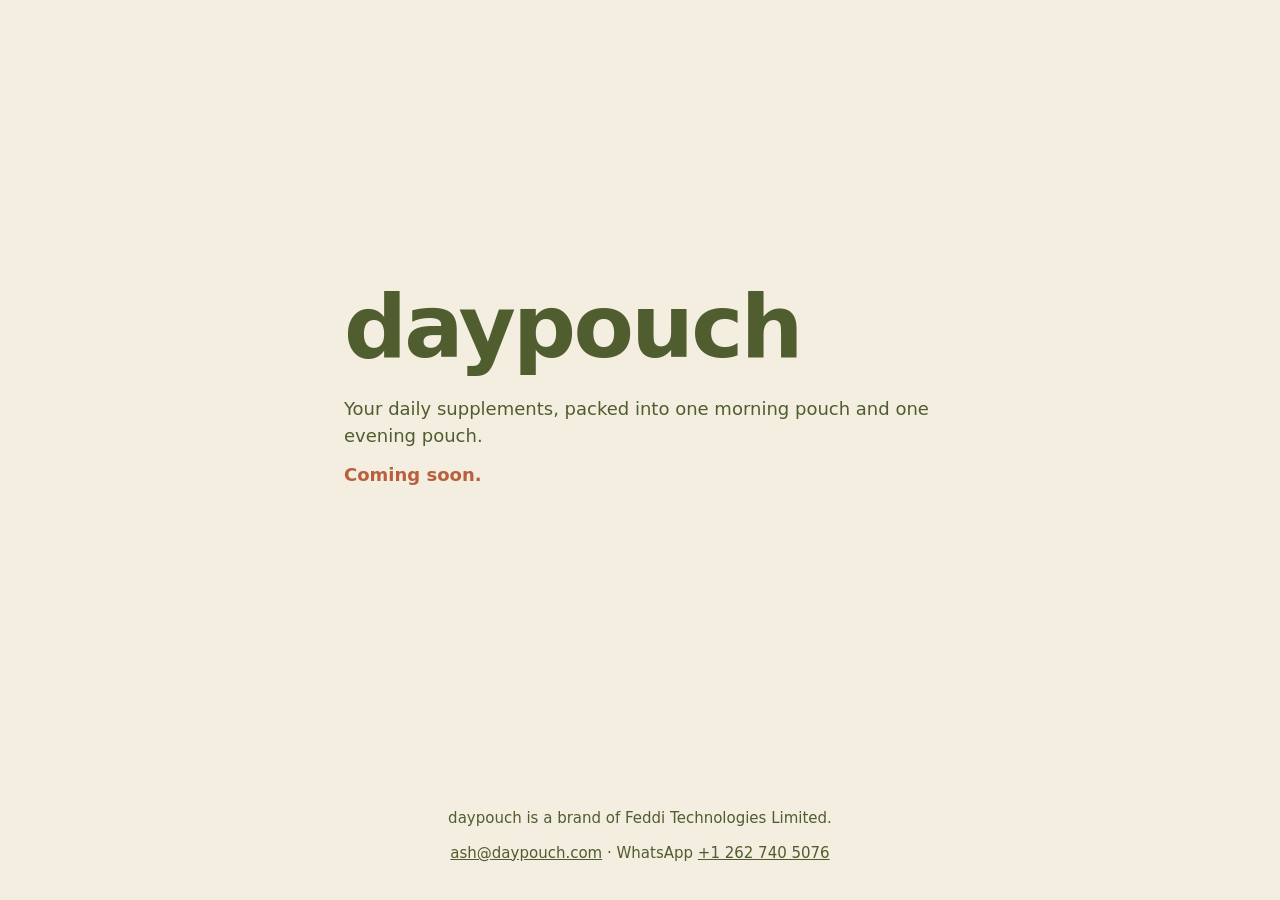
==== index.html @ 297b3158 "daypouch holding page" ====
<!doctype html>
<html lang="en">
<head>
<meta charset="utf-8">
<meta name="viewport" content="width=device-width, initial-scale=1">
<title>daypouch</title>
<meta name="description" content="daypouch: your daily supplements, packed into one morning pouch and one evening pouch. A brand of Feddi Technologies Limited.">
<style>
  :root { --moss: #4f5d2f; --cream: #f4eee1; --terracotta: #b8603c; }
  * { box-sizing: border-box; }
  body {
    margin: 0; min-height: 100vh; display: flex; flex-direction: column;
    background: var(--cream); color: var(--moss);
    font: 18px/1.5 ui-sans-serif, system-ui, -apple-system, "Segoe UI", Roboto, Arial, sans-serif;
  }
  main { flex: 1; display: flex; flex-direction: column; justify-content: center; padding: 48px 24px; max-width: 640px; margin: 0 auto; }
  h1 { font-size: clamp(48px, 12vw, 88px); line-height: 1; margin: 0 0 24px; letter-spacing: -0.03em; }
  p { margin: 0 0 12px; }
  .soon { color: var(--terracotta); font-weight: 600; }
  footer { padding: 24px; text-align: center; font-size: 15px; }
  a { color: var(--moss); }
</style>
</head>
<body>
<main>
  <h1>daypouch</h1>
  <p>Your daily supplements, packed into one morning pouch and one evening pouch.</p>
  <p class="soon">Coming soon.</p>
</main>
<footer>
  <p>daypouch is a brand of Feddi Technologies Limited.</p>
  <p><a href="mailto:ash@daypouch.com">ash@daypouch.com</a> · WhatsApp <a href="https://wa.me/12627405076">+1 262 740 5076</a></p>
</footer>
</body>
</html>
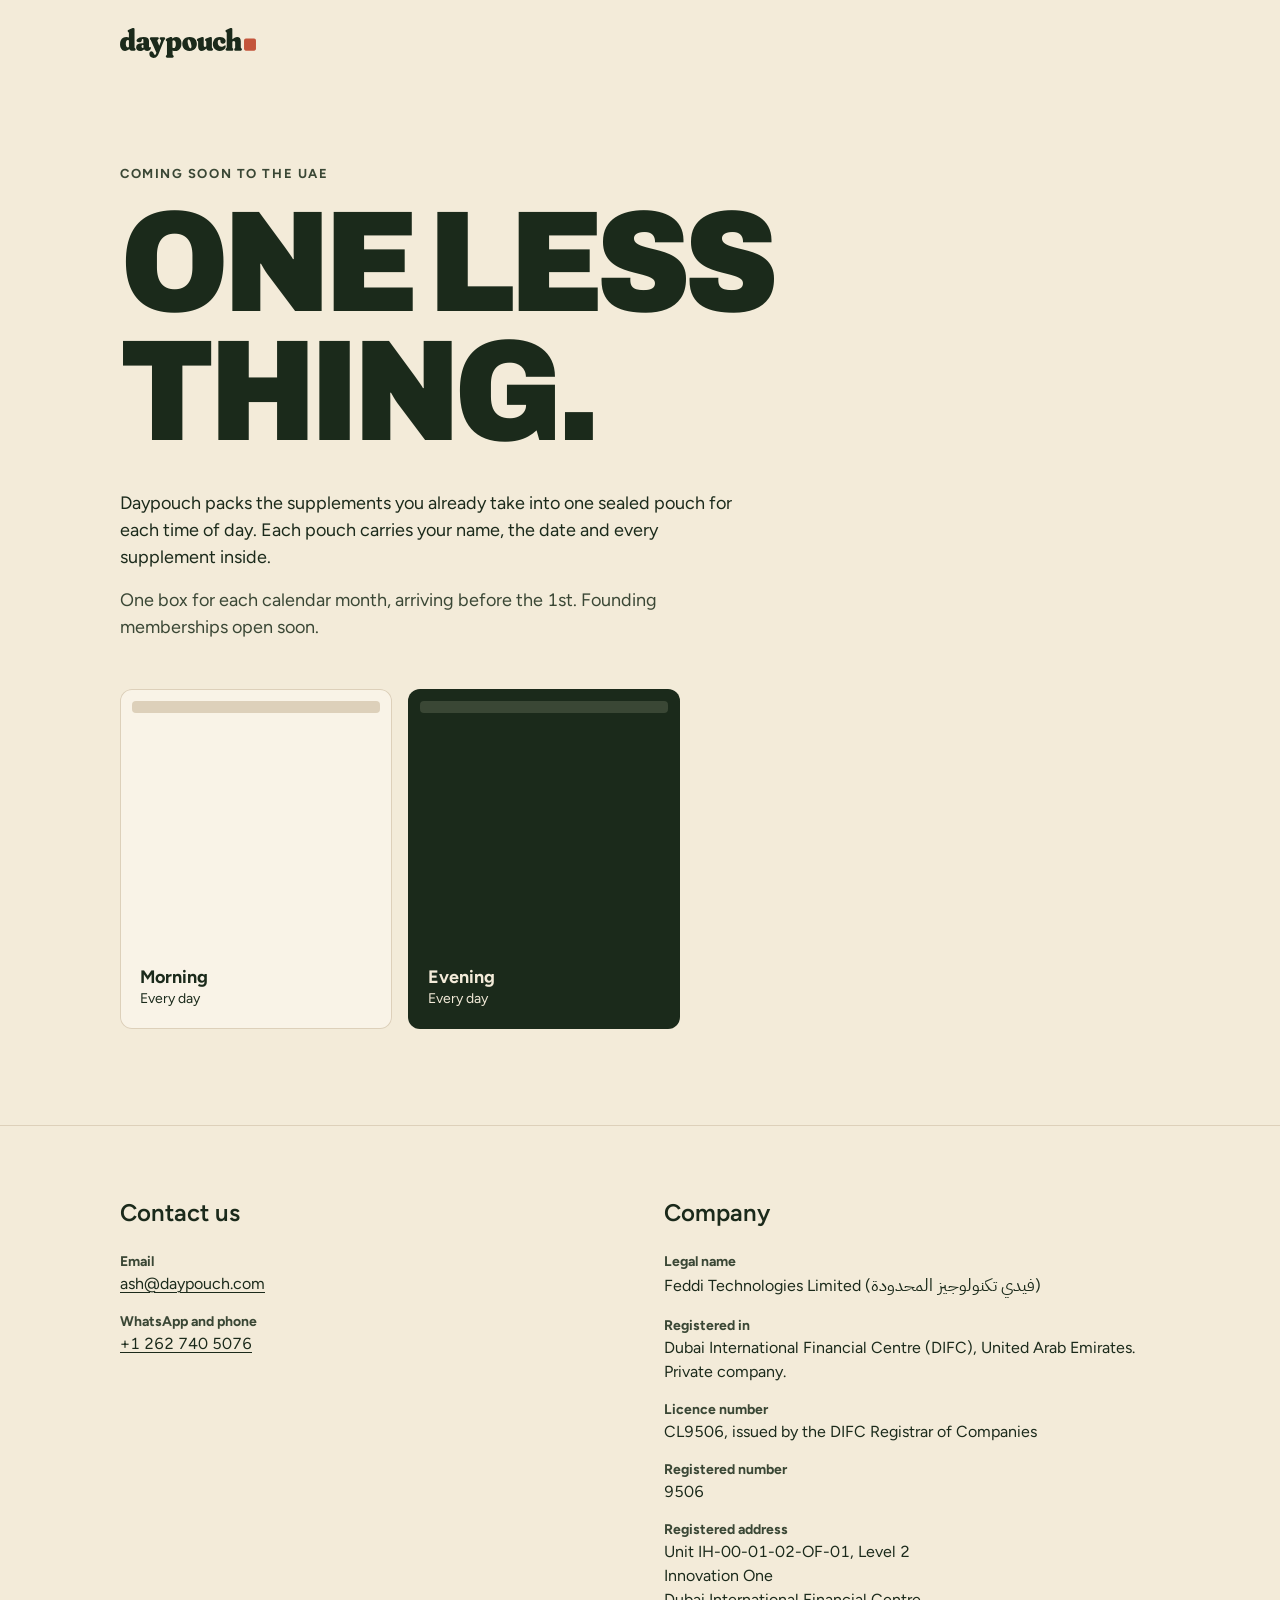
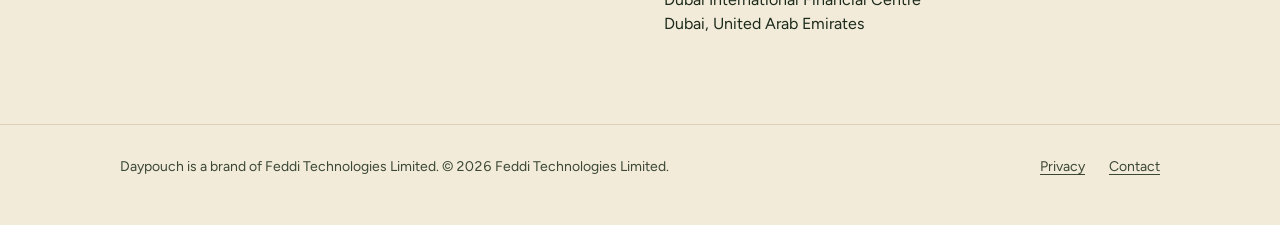
==== commit 9d684e61: "Brand-styled holding page with Feddi Technologies company details" ====
--- a/index.html
+++ b/index.html
@@ -1,35 +1,119 @@
 <!doctype html>
-<html lang="en">
+<html lang="en" dir="ltr">
 <head>
 <meta charset="utf-8">
 <meta name="viewport" content="width=device-width, initial-scale=1">
-<title>daypouch</title>
-<meta name="description" content="daypouch: your daily supplements, packed into one morning pouch and one evening pouch. A brand of Feddi Technologies Limited.">
-<style>
-  :root { --moss: #4f5d2f; --cream: #f4eee1; --terracotta: #b8603c; }
-  * { box-sizing: border-box; }
-  body {
-    margin: 0; min-height: 100vh; display: flex; flex-direction: column;
-    background: var(--cream); color: var(--moss);
-    font: 18px/1.5 ui-sans-serif, system-ui, -apple-system, "Segoe UI", Roboto, Arial, sans-serif;
+<title>Daypouch · One less thing. A brand of Feddi Technologies Limited</title>
+<meta name="description" content="Daypouch packs the supplements you already take into one sealed pouch for each time of day, Morning and Evening. A brand of Feddi Technologies Limited, Dubai International Financial Centre, UAE.">
+<link rel="canonical" href="https://daypouch.com/">
+<meta name="robots" content="index, follow">
+<meta name="theme-color" content="#f3ebd9">
+<meta property="og:type" content="website">
+<meta property="og:site_name" content="Daypouch">
+<meta property="og:title" content="Daypouch · One less thing.">
+<meta property="og:description" content="The supplements you already take, packed into one sealed pouch for each time of day. A brand of Feddi Technologies Limited, Dubai, UAE.">
+<meta property="og:url" content="https://daypouch.com/">
+<meta property="og:image" content="https://daypouch.com/img/og.png">
+<meta property="og:image:width" content="1200">
+<meta property="og:image:height" content="630">
+<meta property="og:locale" content="en_AE">
+<meta name="twitter:card" content="summary_large_image">
+<link rel="icon" href="/img/favicon.svg" type="image/svg+xml">
+<link rel="icon" href="/img/favicon-32.png" sizes="32x32" type="image/png">
+<link rel="apple-touch-icon" href="/img/apple-touch-icon.png">
+<link rel="manifest" href="/site.webmanifest">
+<link rel="preload" href="/fonts/archivo-wdth.woff2" as="font" type="font/woff2" crossorigin>
+<link rel="preload" href="/fonts/figtree.woff2" as="font" type="font/woff2" crossorigin>
+<link rel="stylesheet" href="/site.css">
+<script type="application/ld+json">
+{
+  "@context": "https://schema.org",
+  "@type": "Organization",
+  "@id": "https://daypouch.com/#organization",
+  "name": "Feddi Technologies Limited",
+  "legalName": "Feddi Technologies Limited",
+  "alternateName": ["Daypouch", "Feddi Technologies"],
+  "brand": { "@type": "Brand", "name": "Daypouch", "slogan": "One less thing." },
+  "url": "https://daypouch.com/",
+  "areaServed": "AE",
+  "logo": "https://daypouch.com/img/icon-512.png",
+  "email": "ash@daypouch.com",
+  "telephone": "+1-262-740-5076",
+  "address": {
+    "@type": "PostalAddress",
+    "streetAddress": "Unit IH-00-01-02-OF-01, Level 2, Innovation One, Dubai International Financial Centre",
+    "addressLocality": "Dubai",
+    "addressCountry": "AE"
+  },
+  "identifier": [
+    { "@type": "PropertyValue", "propertyID": "DIFC licence number", "value": "CL9506" },
+    { "@type": "PropertyValue", "propertyID": "DIFC registered number", "value": "9506" }
+  ],
+  "contactPoint": {
+    "@type": "ContactPoint",
+    "contactType": "customer support",
+    "email": "ash@daypouch.com",
+    "telephone": "+1-262-740-5076",
+    "availableLanguage": ["English"]
   }
-  main { flex: 1; display: flex; flex-direction: column; justify-content: center; padding: 48px 24px; max-width: 640px; margin: 0 auto; }
-  h1 { font-size: clamp(48px, 12vw, 88px); line-height: 1; margin: 0 0 24px; letter-spacing: -0.03em; }
-  p { margin: 0 0 12px; }
-  .soon { color: var(--terracotta); font-weight: 600; }
-  footer { padding: 24px; text-align: center; font-size: 15px; }
-  a { color: var(--moss); }
-</style>
+}
+</script>
 </head>
 <body>
-<main>
-  <h1>daypouch</h1>
-  <p>Your daily supplements, packed into one morning pouch and one evening pouch.</p>
-  <p class="soon">Coming soon.</p>
+<a class="skip" href="#main">Skip to content</a>
+<header>
+  <div class="wrap">
+    <a href="/" aria-label="Daypouch home"><img src="/img/wordmark-moss.svg" alt="daypouch" width="136" height="30"></a>
+  </div>
+</header>
+
+<main id="main">
+  <div class="hero wrap">
+    <p class="eyebrow">Coming soon to the UAE</p>
+    <h1 class="display">One less thing.</h1>
+    <p class="lede">Daypouch packs the supplements you already take into one sealed pouch for each time of day. Each pouch carries your name, the date and every supplement inside.</p>
+    <p class="lede">One box for each calendar month, arriving before the 1st. Founding memberships open soon.</p>
+    <ul class="pouches" aria-label="The two pouches">
+      <li class="pouch morning"><b>Morning</b><span>Every day</span></li>
+      <li class="pouch evening"><b>Evening</b><span>Every day</span></li>
+    </ul>
+  </div>
+
+  <section id="contact" aria-labelledby="contact-h">
+    <div class="wrap cols">
+      <div>
+        <h2 id="contact-h">Contact us</h2>
+        <dl>
+          <dt>Email</dt>
+          <dd><a href="mailto:ash@daypouch.com">ash@daypouch.com</a></dd>
+          <dt>WhatsApp and phone</dt>
+          <dd><a href="https://wa.me/12627405076">+1 262 740 5076</a></dd>
+        </dl>
+      </div>
+      <div>
+        <h2 id="company-h">Company</h2>
+        <dl aria-labelledby="company-h">
+          <dt>Legal name</dt>
+          <dd>Feddi Technologies Limited (<span lang="ar" dir="rtl">فيدي تكنولوجيز المحدودة</span>)</dd>
+          <dt>Registered in</dt>
+          <dd>Dubai International Financial Centre (DIFC), United Arab Emirates. Private company.</dd>
+          <dt>Licence number</dt>
+          <dd>CL9506, issued by the DIFC Registrar of Companies</dd>
+          <dt>Registered number</dt>
+          <dd>9506</dd>
+          <dt>Registered address</dt>
+          <dd><address>Unit IH-00-01-02-OF-01, Level 2<br>Innovation One<br>Dubai International Financial Centre<br>Dubai, United Arab Emirates</address></dd>
+        </dl>
+      </div>
+    </div>
+  </section>
 </main>
+
 <footer>
-  <p>daypouch is a brand of Feddi Technologies Limited.</p>
-  <p><a href="mailto:ash@daypouch.com">ash@daypouch.com</a> · WhatsApp <a href="https://wa.me/12627405076">+1 262 740 5076</a></p>
+  <div class="wrap">
+    <p>Daypouch is a brand of Feddi Technologies Limited. © 2026 Feddi Technologies Limited.</p>
+    <nav aria-label="Legal"><a href="/privacy/">Privacy</a><a href="#contact">Contact</a></nav>
+  </div>
 </footer>
 </body>
 </html>
--- a/site.css
+++ b/site.css
@@ -0,0 +1,275 @@
+/* Daypouch holding page. Values copied from brand/tokens (see apps/web/src/css/tokens.css). */
+@font-face {
+  font-family: "DP Archivo";
+  src:
+    url(/fonts/archivo-wdth.woff2) format("woff2-variations"),
+    url(/fonts/archivo-wdth.woff2) format("woff2");
+  font-weight: 100 900;
+  font-stretch: 62% 125%;
+  font-display: swap;
+}
+@font-face {
+  font-family: "DP Figtree";
+  src:
+    url(/fonts/figtree.woff2) format("woff2-variations"),
+    url(/fonts/figtree.woff2) format("woff2");
+  font-weight: 300 900;
+  font-display: swap;
+}
+@font-face {
+  font-family: "DP Plex Arabic";
+  src: url(/fonts/plex-ar-400.woff2) format("woff2");
+  font-weight: 400;
+  font-display: swap;
+  unicode-range: U+0600-06FF, U+0750-077F, U+FB50-FDFF, U+FE70-FEFC;
+}
+:root {
+  color-scheme: light;
+  --moss-900: #1b2a1b;
+  --moss-700: #3a4735;
+  --cream-100: #f3ebd9;
+  --cream-50: #f9f3e7;
+  --cream-200: #eae0cd;
+  --sand-300: #ddd0ba;
+  --surface: var(--cream-100);
+  --surface-sunken: var(--cream-200);
+  --ink: var(--moss-900);
+  --ink-muted: var(--moss-700);
+  --border-subtle: var(--sand-300);
+  --focus-ring: var(--moss-900);
+  --font-display: "DP Archivo", "Archivo", "Arial Narrow", Arial, sans-serif;
+  --font-text: "DP Figtree", "Figtree", system-ui, -apple-system, "Segoe UI", Arial, sans-serif;
+  --font-ar: "DP Plex Arabic", "IBM Plex Sans Arabic", Tahoma, sans-serif;
+  --gutter: 20px;
+  --wrap: 1120px;
+}
+@media (min-width: 768px) {
+  :root {
+    --gutter: 40px;
+  }
+}
+*,
+*::before,
+*::after {
+  box-sizing: border-box;
+}
+html {
+  -webkit-text-size-adjust: 100%;
+  text-size-adjust: 100%;
+}
+body {
+  margin: 0;
+  background: var(--surface);
+  color: var(--ink);
+  font: 400 16px / 24px var(--font-text);
+  font-variant-numeric: lining-nums tabular-nums;
+}
+a {
+  color: inherit;
+  text-decoration-thickness: 1px;
+  text-underline-offset: 3px;
+}
+a:hover {
+  text-decoration-thickness: 2px;
+}
+:focus-visible {
+  outline: 2px solid var(--focus-ring);
+  outline-offset: 2px;
+  border-radius: 2px;
+}
+.wrap {
+  max-width: var(--wrap);
+  margin: 0 auto;
+  padding: 0 var(--gutter);
+}
+.skip {
+  position: absolute;
+  left: -9999px;
+}
+.skip:focus {
+  left: var(--gutter);
+  top: 8px;
+  background: var(--cream-50);
+  padding: 8px 12px;
+}
+header {
+  padding: 24px 0;
+}
+header a {
+  display: inline-block;
+  padding: 4px 0;
+}
+header img {
+  display: block;
+  width: 136px;
+  height: auto;
+}
+.eyebrow {
+  margin: 0 0 16px;
+  font-size: 13px;
+  line-height: 18px;
+  font-weight: 700;
+  letter-spacing: 0.12em;
+  text-transform: uppercase;
+  color: var(--ink-muted);
+}
+.hero {
+  padding-top: 72px;
+  padding-bottom: 96px;
+}
+.display {
+  margin: 0 0 32px;
+  font-family: var(--font-display);
+  font-weight: 900;
+  font-stretch: 90%;
+  text-transform: uppercase;
+  letter-spacing: -0.045em;
+  line-height: 0.9;
+  font-size: clamp(64px, 14vw, 144px);
+  text-wrap: balance;
+}
+.lede {
+  max-width: 34em;
+  margin: 0 0 16px;
+  font-size: 18px;
+  line-height: 27px;
+}
+.lede + .lede {
+  color: var(--ink-muted);
+}
+.pouches {
+  display: grid;
+  grid-template-columns: 1fr 1fr;
+  gap: 16px;
+  max-width: 560px;
+  margin: 48px 0 0;
+  padding: 0;
+  list-style: none;
+}
+.pouch {
+  position: relative;
+  aspect-ratio: 4 / 5;
+  border-radius: 12px;
+  padding: 24px 20px 20px;
+  display: flex;
+  flex-direction: column;
+  justify-content: flex-end;
+}
+.pouch::before {
+  content: "";
+  position: absolute;
+  inset: 12px 12px auto;
+  height: 12px;
+  border-radius: 4px;
+}
+.pouch b {
+  font-size: 18px;
+  line-height: 24px;
+  font-weight: 700;
+}
+.pouch span {
+  font-size: 14px;
+  line-height: 20px;
+}
+.morning {
+  background: var(--cream-50);
+  color: var(--moss-900);
+  box-shadow: inset 0 0 0 1px var(--sand-300);
+}
+.morning::before {
+  background: var(--sand-300);
+}
+.evening {
+  background: var(--moss-900);
+  color: var(--cream-100);
+}
+.evening::before {
+  background: var(--moss-700);
+}
+section {
+  padding: 72px 0;
+  border-top: 1px solid var(--border-subtle);
+}
+h2 {
+  margin: 0 0 24px;
+  font-size: 24px;
+  line-height: 30px;
+  font-weight: 600;
+}
+.cols {
+  display: grid;
+  gap: 32px;
+}
+@media (min-width: 768px) {
+  .cols {
+    grid-template-columns: 1fr 1fr;
+    gap: 48px;
+  }
+}
+dl {
+  margin: 0;
+}
+dt {
+  font-size: 14px;
+  line-height: 20px;
+  font-weight: 700;
+  color: var(--ink-muted);
+}
+dd {
+  margin: 0 0 16px;
+}
+address {
+  font-style: normal;
+}
+[lang="ar"] {
+  font-family: var(--font-ar);
+  font-size: 17px;
+  line-height: 28px;
+}
+.prose {
+  max-width: 40em;
+}
+.prose h1 {
+  margin: 0 0 16px;
+  font-size: 32px;
+  line-height: 36px;
+  font-weight: 800;
+}
+.prose h2 {
+  margin: 40px 0 12px;
+}
+.prose p,
+.prose ul {
+  margin: 0 0 16px;
+}
+.prose li {
+  margin: 0 0 8px;
+}
+.page {
+  padding: 48px 0 96px;
+}
+footer {
+  padding: 32px 0 48px;
+  border-top: 1px solid var(--border-subtle);
+  font-size: 14px;
+  line-height: 20px;
+  color: var(--ink-muted);
+}
+footer .wrap {
+  display: flex;
+  flex-wrap: wrap;
+  gap: 8px 24px;
+  justify-content: space-between;
+}
+footer p {
+  margin: 0;
+}
+footer nav {
+  display: flex;
+  gap: 24px;
+}
+footer nav a {
+  display: inline-block;
+  padding: 12px 0;
+  margin: -12px 0;
+}
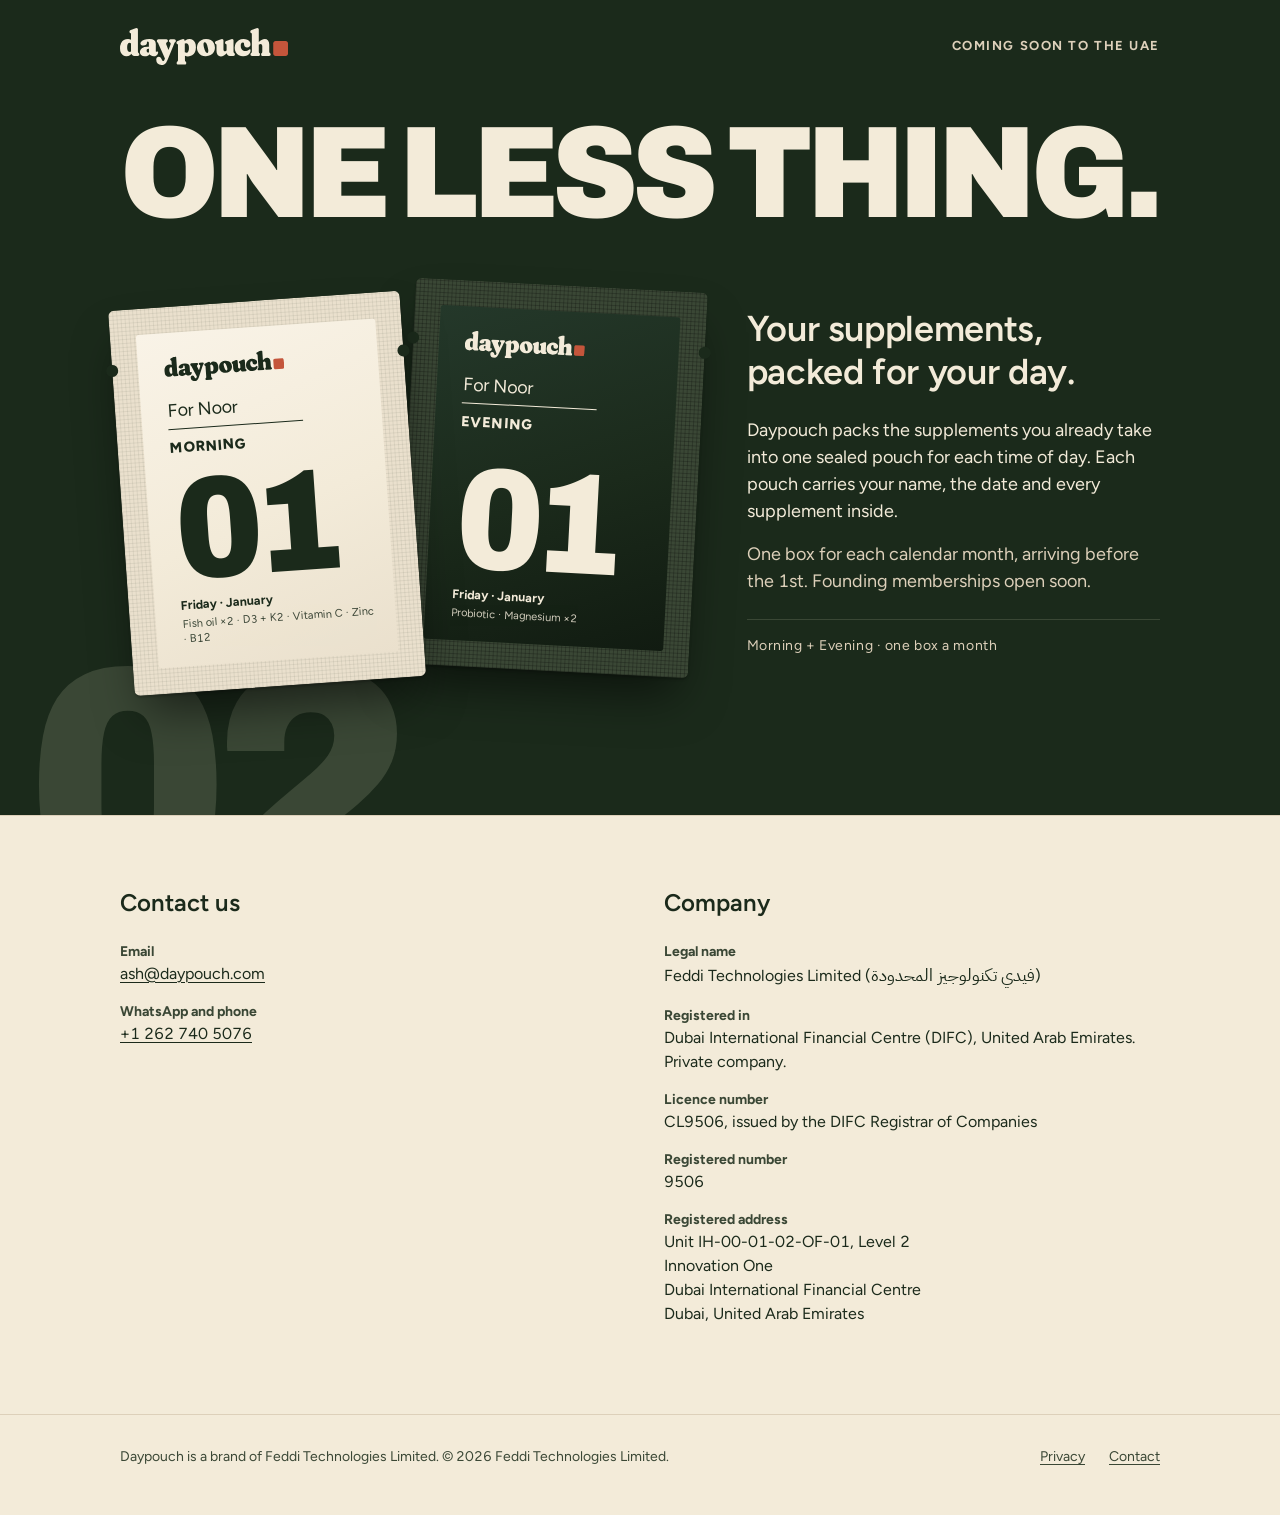
==== commit 747d1e8a: "Moss hero with the Morning and Evening pouches, and the new share image Source: daypouch/daypouch ap" ====
--- a/index.html
+++ b/index.html
@@ -61,22 +61,49 @@
 </head>
 <body>
 <a class="skip" href="#main">Skip to content</a>
-<header>
-  <div class="wrap">
-    <a href="/" aria-label="Daypouch home"><img src="/img/wordmark-moss.svg" alt="daypouch" width="136" height="30"></a>
+<header class="band">
+  <div class="wrap bar">
+    <a href="/" aria-label="Daypouch home"><img src="/img/wordmark-cream.svg" alt="daypouch" width="168" height="37"></a>
+    <p class="bar__note">Coming soon to the UAE</p>
   </div>
 </header>
 
 <main id="main">
+  <div class="band band--hero">
   <div class="hero wrap">
-    <p class="eyebrow">Coming soon to the UAE</p>
     <h1 class="display">One less thing.</h1>
-    <p class="lede">Daypouch packs the supplements you already take into one sealed pouch for each time of day. Each pouch carries your name, the date and every supplement inside.</p>
-    <p class="lede">One box for each calendar month, arriving before the 1st. Founding memberships open soon.</p>
-    <ul class="pouches" aria-label="The two pouches">
-      <li class="pouch morning"><b>Morning</b><span>Every day</span></li>
-      <li class="pouch evening"><b>Evening</b><span>Every day</span></li>
-    </ul>
+    <div class="hero__grid">
+      <div class="pouches" role="img" aria-label="Two Daypouch pouches for a member called Noor: Morning and Evening, day 01, each label listing the supplements inside.">
+        <div class="pouch is-morning" aria-hidden="true">
+          <div class="pouch__face">
+            <img class="pouch__mark" src="/img/wordmark-moss.svg" alt="" width="120" height="26">
+            <p class="pouch__for">For Noor</p>
+            <p class="pouch__occ">Morning</p>
+            <p class="pouch__day">01</p>
+            <p class="pouch__date">Friday · January</p>
+            <p class="pouch__list">Fish oil ×2 · D3 + K2 · Vitamin C · Zinc · B12</p>
+          </div>
+        </div>
+        <div class="pouch is-evening" aria-hidden="true">
+          <div class="pouch__face">
+            <img class="pouch__mark" src="/img/wordmark-cream.svg" alt="" width="120" height="26">
+            <p class="pouch__for">For Noor</p>
+            <p class="pouch__occ">Evening</p>
+            <p class="pouch__day">01</p>
+            <p class="pouch__date">Friday · January</p>
+            <p class="pouch__list">Probiotic · Magnesium ×2</p>
+          </div>
+        </div>
+      </div>
+      <div class="hero__copy">
+        <p class="hero__lead">Your supplements, packed for your day.</p>
+        <p class="lede">Daypouch packs the supplements you already take into one sealed pouch for each time of day. Each pouch carries your name, the date and every supplement inside.</p>
+        <p class="lede">One box for each calendar month, arriving before the 1st. Founding memberships open soon.</p>
+        <p class="hero__meta">Morning + Evening · one box a month</p>
+      </div>
+    </div>
+  </div>
+  <p class="next" aria-hidden="true">02</p>
   </div>
 
   <section id="contact" aria-labelledby="contact-h">
--- a/site.css
+++ b/site.css
@@ -27,6 +27,7 @@
   color-scheme: light;
   --moss-900: #1b2a1b;
   --moss-700: #3a4735;
+  --moss-deep: #111b11;
   --cream-100: #f3ebd9;
   --cream-50: #f9f3e7;
   --cream-200: #eae0cd;
@@ -104,8 +105,25 @@
   width: 136px;
   height: auto;
 }
-.eyebrow {
-  margin: 0 0 16px;
+/* The moss band: header and hero. Evening is moss, so the morning pouch is the one cream thing on it. */
+.band {
+  --ink: var(--cream-100);
+  --ink-muted: var(--sand-300);
+  --focus-ring: var(--cream-100);
+  background: var(--moss-900);
+  color: var(--ink);
+}
+.bar {
+  display: flex;
+  align-items: center;
+  justify-content: space-between;
+  gap: 16px;
+}
+.band img {
+  width: clamp(120px, 14vw, 168px);
+}
+.bar__note {
+  margin: 0;
   font-size: 13px;
   line-height: 18px;
   font-weight: 700;
@@ -113,23 +131,53 @@
   text-transform: uppercase;
   color: var(--ink-muted);
 }
+.band--hero {
+  position: relative;
+  overflow: hidden;
+}
 .hero {
-  padding-top: 72px;
-  padding-bottom: 96px;
+  position: relative;
+  z-index: 1;
+  padding-top: 24px;
+  padding-bottom: 128px;
 }
 .display {
-  margin: 0 0 32px;
+  margin: 0 0 48px;
   font-family: var(--font-display);
   font-weight: 900;
   font-stretch: 90%;
   text-transform: uppercase;
   letter-spacing: -0.045em;
-  line-height: 0.9;
-  font-size: clamp(64px, 14vw, 144px);
+  line-height: 0.86;
+  font-size: clamp(56px, 15vw, 120px);
   text-wrap: balance;
 }
+@media (min-width: 768px) {
+  .display {
+    font-size: min(10.2vw, 132px);
+  }
+}
+.hero__grid {
+  display: grid;
+  gap: 56px;
+  align-items: center;
+}
+@media (min-width: 900px) {
+  .hero__grid {
+    grid-template-columns: 7fr 5fr;
+    gap: 48px;
+  }
+}
+.hero__lead {
+  margin: 0 0 24px;
+  font-size: clamp(26px, 3vw, 36px);
+  line-height: 1.2;
+  font-weight: 600;
+  letter-spacing: -0.01em;
+  text-wrap: balance;
+}
 .lede {
-  max-width: 34em;
+  max-width: 32em;
   margin: 0 0 16px;
   font-size: 18px;
   line-height: 27px;
@@ -137,54 +185,151 @@
 .lede + .lede {
   color: var(--ink-muted);
 }
+.hero__meta {
+  margin: 24px 0 0;
+  padding-top: 16px;
+  border-top: 1px solid var(--moss-700);
+  font-size: 14px;
+  line-height: 20px;
+  letter-spacing: 0.04em;
+  color: var(--ink-muted);
+}
+/* The next day's number, cut off by the band: tomorrow is already packed. */
+.next {
+  position: absolute;
+  left: calc(var(--gutter) - 0.04em);
+  bottom: -0.42em;
+  margin: 0;
+  font-family: var(--font-display);
+  font-weight: 900;
+  font-stretch: 90%;
+  font-size: clamp(160px, 26vw, 360px);
+  line-height: 1;
+  letter-spacing: -0.05em;
+  color: var(--moss-700);
+  pointer-events: none;
+  user-select: none;
+}
+
+/* Pouches: a sealed sachet with crimped edges, a notch each side, and the label. */
 .pouches {
-  display: grid;
-  grid-template-columns: 1fr 1fr;
-  gap: 16px;
-  max-width: 560px;
-  margin: 48px 0 0;
-  padding: 0;
-  list-style: none;
+  display: flex;
+  justify-content: center;
+  padding: 8px 0 16px;
 }
 .pouch {
+  container-type: inline-size;
   position: relative;
-  aspect-ratio: 4 / 5;
-  border-radius: 12px;
-  padding: 24px 20px 20px;
+  flex: 0 1 340px;
+  aspect-ratio: 5 / 6.6;
+  padding: 4.5%;
+  border-radius: 6px;
+  box-shadow:
+    0 2px 2px rgba(0, 0, 0, 0.18),
+    0 28px 48px -12px rgba(0, 0, 0, 0.55);
+}
+.pouch::before,
+.pouch::after {
+  content: "";
+  position: absolute;
+  top: 14%;
+  width: 4%;
+  aspect-ratio: 1;
+  border-radius: 50%;
+  background: var(--moss-900);
+}
+.pouch::before {
+  left: -2%;
+}
+.pouch::after {
+  right: -2%;
+}
+.is-morning {
+  z-index: 1;
+  transform: rotate(-4deg) translateY(4%);
+  margin-right: -1%;
+  background:
+    repeating-linear-gradient(90deg, rgba(27, 42, 27, 0.07) 0 1px, transparent 1px 4px),
+    repeating-linear-gradient(0deg, rgba(27, 42, 27, 0.07) 0 1px, transparent 1px 4px), var(--cream-200);
+  color: var(--moss-900);
+}
+.is-evening {
+  transform: rotate(3deg);
+  background:
+    repeating-linear-gradient(90deg, rgba(0, 0, 0, 0.22) 0 1px, transparent 1px 4px),
+    repeating-linear-gradient(0deg, rgba(0, 0, 0, 0.22) 0 1px, transparent 1px 4px), var(--moss-700);
+  color: var(--cream-100);
+}
+.pouch__face {
+  position: relative;
+  height: 100%;
+  padding: 10% 9% 8% 11%;
+  border-radius: 3px;
   display: flex;
   flex-direction: column;
-  justify-content: flex-end;
-}
-.pouch::before {
-  content: "";
-  position: absolute;
-  inset: 12px 12px auto;
-  height: 12px;
-  border-radius: 4px;
-}
-.pouch b {
-  font-size: 18px;
-  line-height: 24px;
+  overflow: hidden;
+}
+.is-morning .pouch__face {
+  background: linear-gradient(160deg, var(--cream-50) 0%, var(--cream-100) 55%, var(--cream-200) 100%);
+}
+.is-evening .pouch__face {
+  background: linear-gradient(160deg, #24382a 0%, var(--moss-900) 55%, var(--moss-deep) 100%);
+}
+.pouch__face p {
+  margin: 0;
+}
+.band .pouch__mark {
+  width: 62%;
+  height: auto;
+  margin-bottom: 9%;
+}
+.pouch__for {
+  font-size: 7.5cqi;
+  line-height: 1.3;
+  padding-bottom: 3%;
+  border-bottom: 1px solid currentColor;
+  width: 70%;
+}
+.pouch__occ {
+  margin-top: 5% !important;
+  font-size: 6cqi;
+  line-height: 1.2;
+  font-weight: 800;
+  letter-spacing: 0.08em;
+  text-transform: uppercase;
+}
+.pouch__day {
+  margin-top: auto !important;
+  font-family: var(--font-display);
+  font-weight: 900;
+  font-stretch: 90%;
+  font-size: 60cqi;
+  line-height: 0.82;
+  letter-spacing: -0.05em;
+  font-variant-numeric: lining-nums tabular-nums;
+}
+.pouch__date {
+  margin-top: 4% !important;
+  font-size: 5.2cqi;
+  line-height: 1.3;
   font-weight: 700;
 }
-.pouch span {
-  font-size: 14px;
-  line-height: 20px;
-}
-.morning {
-  background: var(--cream-50);
-  color: var(--moss-900);
-  box-shadow: inset 0 0 0 1px var(--sand-300);
-}
-.morning::before {
-  background: var(--sand-300);
-}
-.evening {
-  background: var(--moss-900);
-  color: var(--cream-100);
-}
-.evening::before {
-  background: var(--moss-700);
+.pouch__list {
+  margin-top: 2% !important;
+  font-size: 4.6cqi;
+  line-height: 1.35;
+  opacity: 0.85;
+}
+@media (prefers-reduced-motion: no-preference) {
+  .pouch {
+    transition: transform 640ms cubic-bezier(0.22, 0.8, 0.24, 1);
+  }
+  .is-morning:hover {
+    transform: rotate(-5deg) translateY(1%);
+  }
+  .is-evening:hover {
+    transform: rotate(4deg) translateY(-3%);
+  }
 }
 section {
   padding: 72px 0;
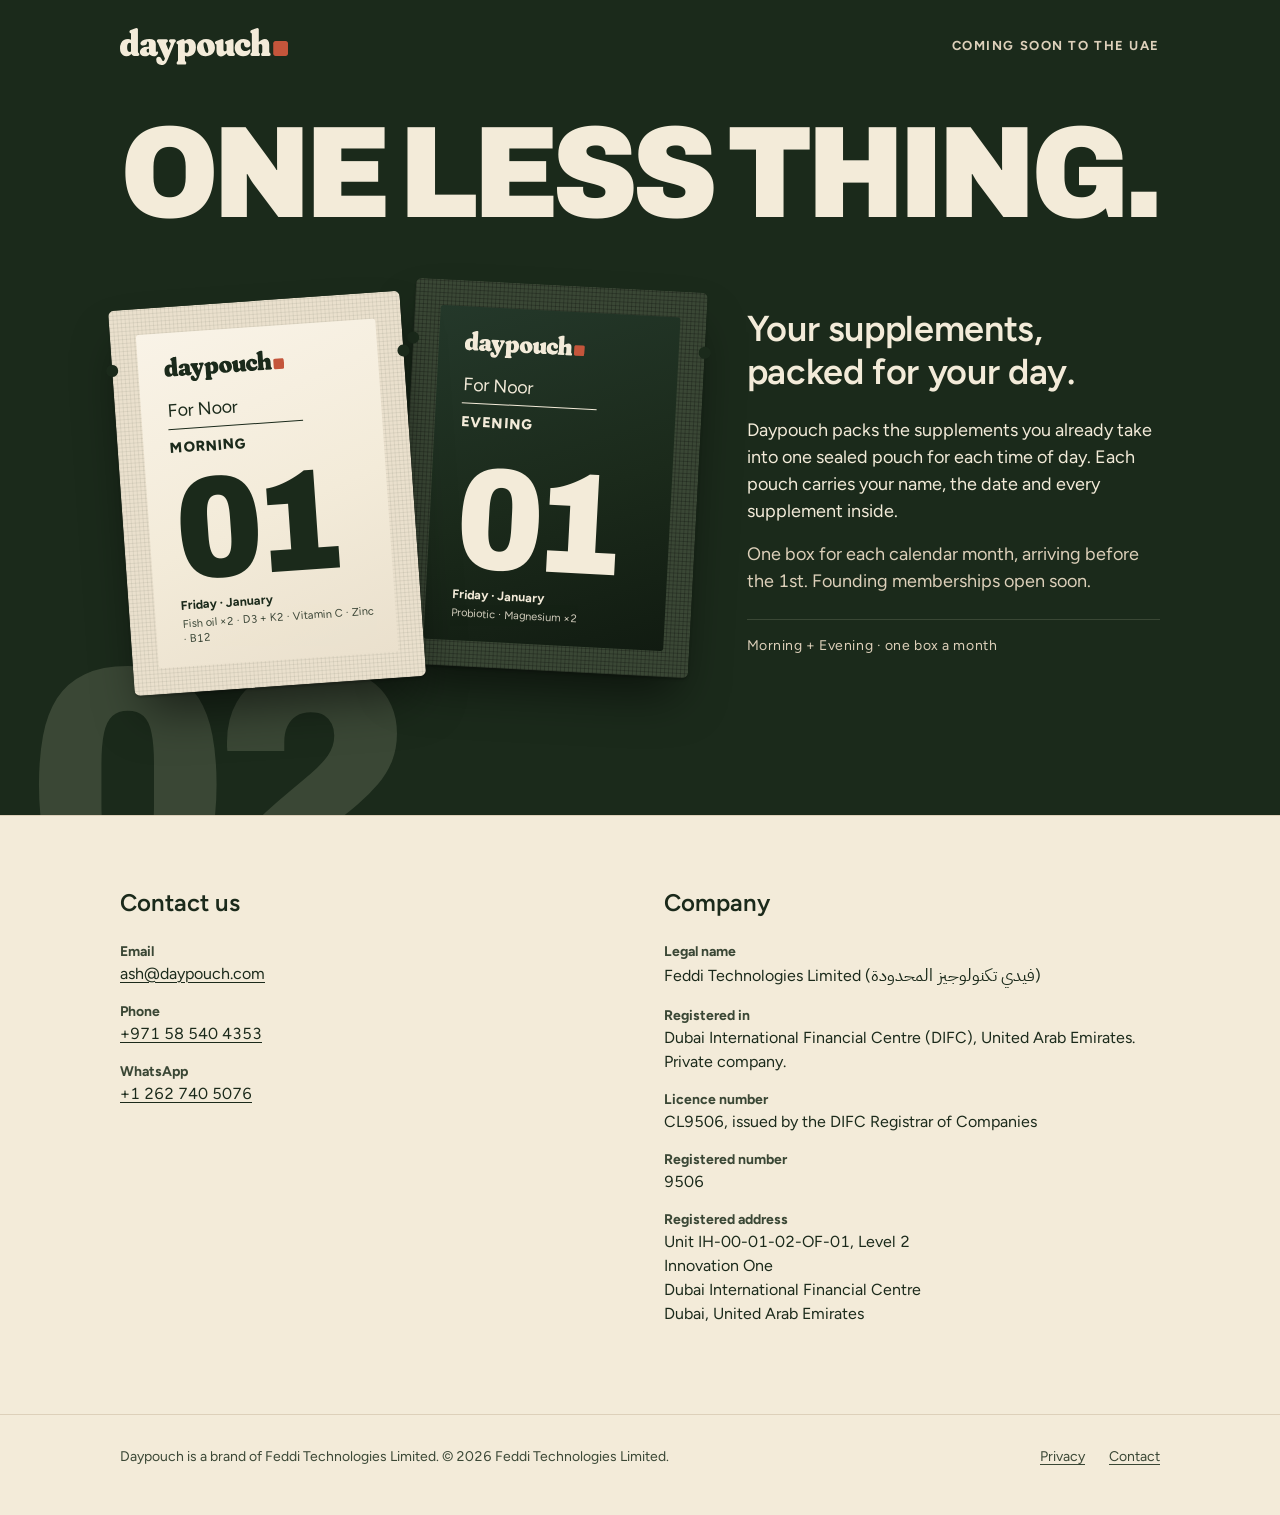
==== commit d8ed5ada: "UAE phone number +971 58 540 4353; WhatsApp stays on +1 262 740 5076 Co-Authored-By: Claude Opus 5.5" ====
--- a/index.html
+++ b/index.html
@@ -38,7 +38,7 @@
   "areaServed": "AE",
   "logo": "https://daypouch.com/img/icon-512.png",
   "email": "ash@daypouch.com",
-  "telephone": "+1-262-740-5076",
+  "telephone": "+971-58-540-4353",
   "address": {
     "@type": "PostalAddress",
     "streetAddress": "Unit IH-00-01-02-OF-01, Level 2, Innovation One, Dubai International Financial Centre",
@@ -53,7 +53,7 @@
     "@type": "ContactPoint",
     "contactType": "customer support",
     "email": "ash@daypouch.com",
-    "telephone": "+1-262-740-5076",
+    "telephone": "+971-58-540-4353",
     "availableLanguage": ["English"]
   }
 }
@@ -113,7 +113,9 @@
         <dl>
           <dt>Email</dt>
           <dd><a href="mailto:ash@daypouch.com">ash@daypouch.com</a></dd>
-          <dt>WhatsApp and phone</dt>
+          <dt>Phone</dt>
+          <dd><a href="tel:+971585404353">+971 58 540 4353</a></dd>
+          <dt>WhatsApp</dt>
           <dd><a href="https://wa.me/12627405076">+1 262 740 5076</a></dd>
         </dl>
       </div>
